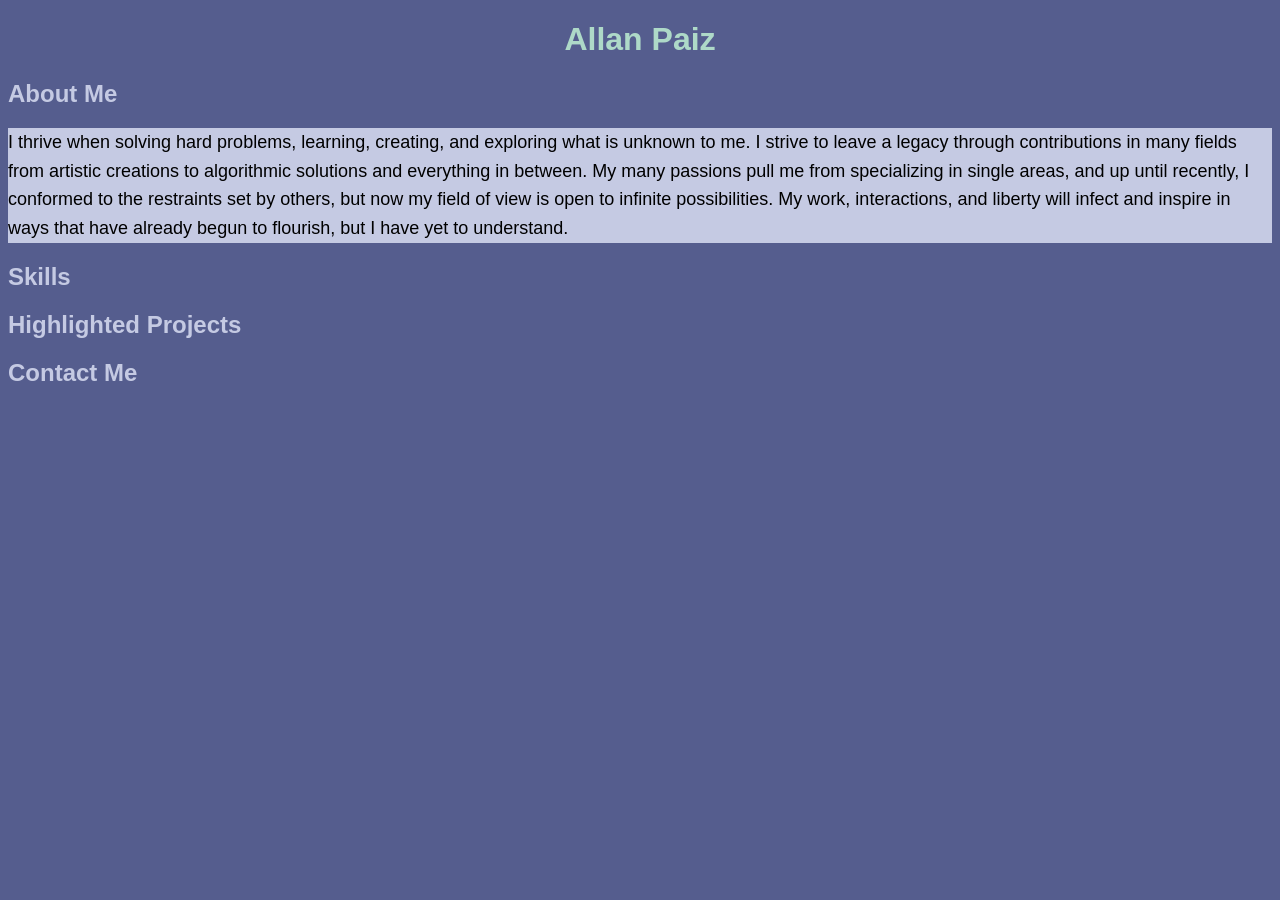
==== index.html @ 3e33f1e0 "css update" ====
<!DOCTYPE html>
<html>
    <head>
        <title>CSCE 190: Allan Paiz</title>
		<link rel="stylesheet" href="styles.css">
    </head>
    <body>
        <h1>Allan Paiz</h1>
		<div class="about">
			<h2>About Me</h2>
			<p>I thrive when solving hard problems, learning, creating, and exploring what is unknown to me. I strive to leave a legacy through contributions in many fields from artistic creations to algorithmic solutions and everything in between. My many passions pull me from specializing in single areas, and up until recently, I conformed to the restraints set by others, but now my field of view is open to infinite possibilities. My work, interactions, and liberty will infect and inspire in ways that have already begun to flourish, but I have yet to understand.</p>
		</div>
		<div class="skills">
			<h2>Skills</h2>
		</div>
		<div class="projects">
			<h2>Highlighted Projects</h2>
		</div>
		<div class="contact">
			<h2>Contact Me<h2>
		</div>
	</body>
</html>
---- styles.css ----
body {
	background: #555D8E;
	font-family: Arial, Helvetica, sans-serif;
}
h1 {
	color: #AED9C8;
	text-align: center;
}
h2 {
	color: #C5CAE3;
}
p {
	background-color: #C5CAE3;
	font-size: 18px;
	line-height: 1.6;
	margin: 20px 0;
}
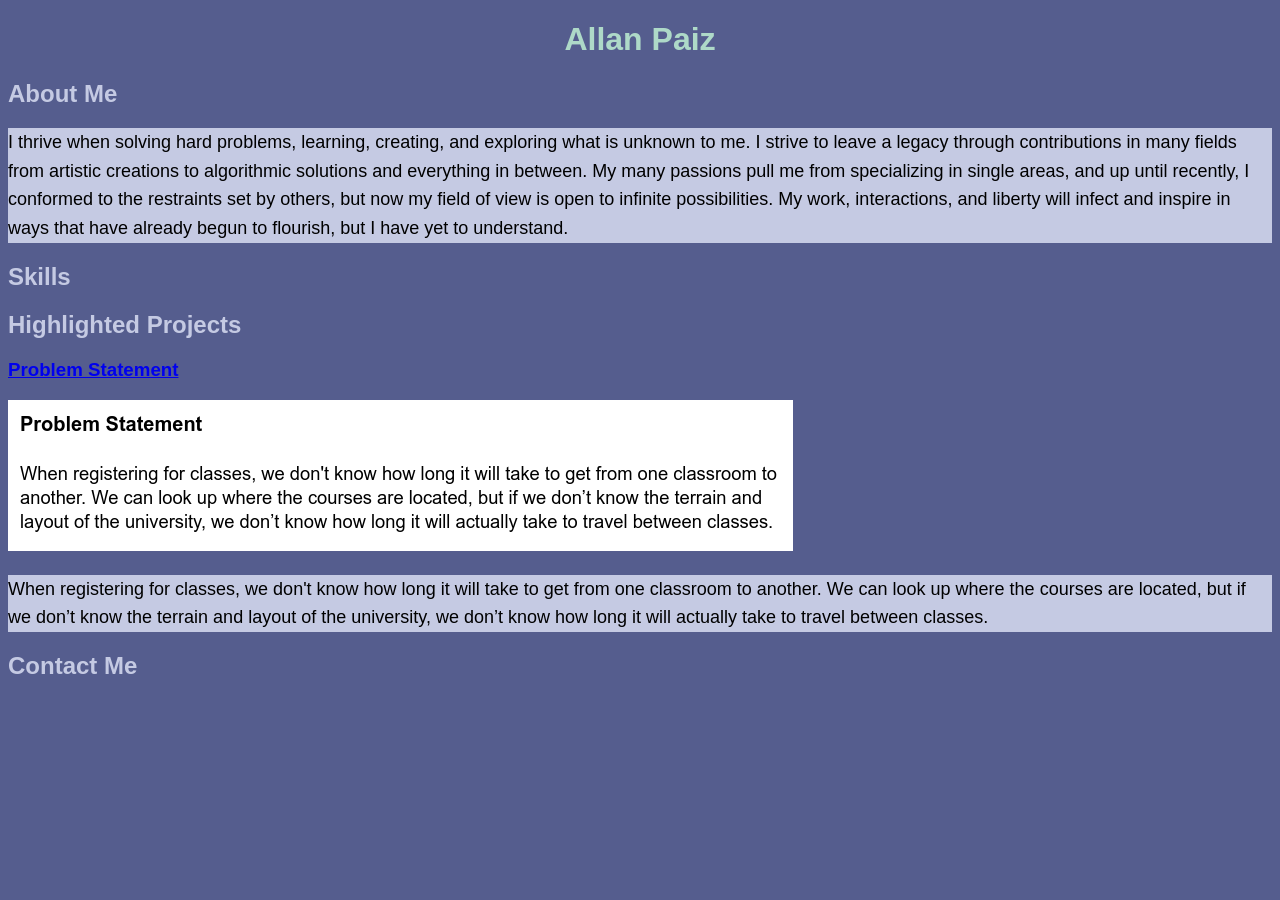
==== commit ef542614: "pm2 assignment" ====
--- a/index.html
+++ b/index.html
@@ -15,6 +15,12 @@
 		</div>
 		<div class="projects">
 			<h2>Highlighted Projects</h2>
+        <!-- Problem Statement Assignment-->
+            <section class="project">
+                <a href="files/problem_statement.pdf"><h3>Problem Statement</h3></a>   
+                <a href="files/problem_statement.pdf"><img src="images/p_statement.png"></a>   
+                <p> When registering for classes, we don't know how long it will take to get from one classroom to another. We can look up where the courses are located, but if we don’t know the terrain and layout of the university, we don’t know how long it will actually take to travel between classes. </p>
+            </section>
 		</div>
 		<div class="contact">
 			<h2>Contact Me<h2>
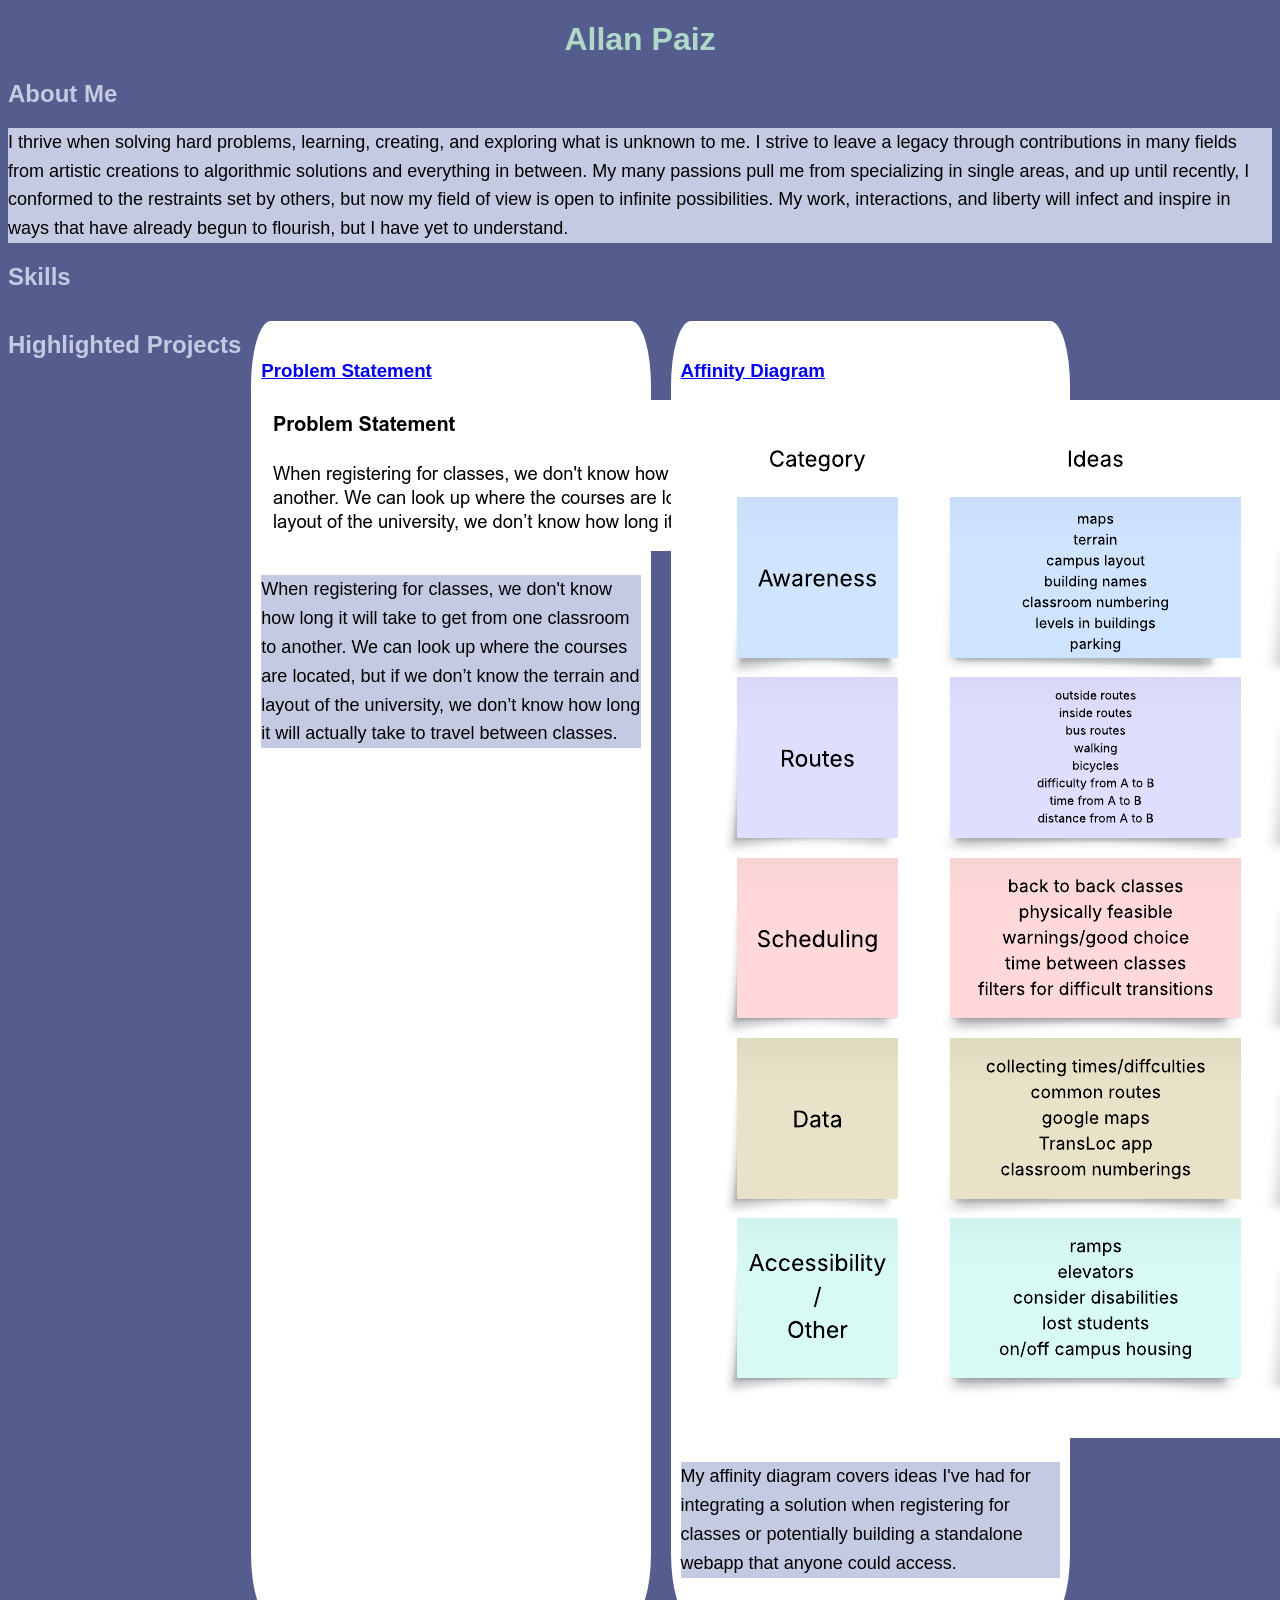
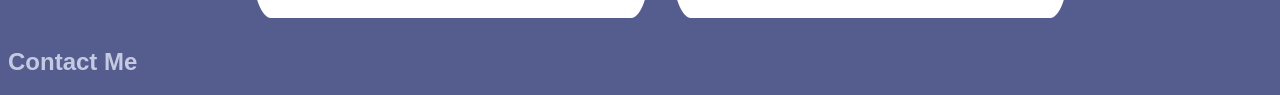
==== commit 9e5cf2be: "project management 3" ====
--- a/index.html
+++ b/index.html
@@ -21,6 +21,16 @@
                 <a href="files/problem_statement.pdf"><img src="images/p_statement.png"></a>   
                 <p> When registering for classes, we don't know how long it will take to get from one classroom to another. We can look up where the courses are located, but if we don’t know the terrain and layout of the university, we don’t know how long it will actually take to travel between classes. </p>
             </section>
+		<!-- Problem Statement Assignment-->
+            <section class="project">
+                <a href="files/affinity.pdf">
+					<h3>Affinity Diagram</h3>
+				</a>   
+                <a href="files/affinity.pdf">
+					<img src="images/affinity.png">
+				</a>   
+                <p> My affinity diagram covers ideas I've had for integrating a solution when registering for classes or potentially building a standalone webapp that anyone could access. </p>
+            </section>
 		</div>
 		<div class="contact">
 			<h2>Contact Me<h2>
--- a/styles.css
+++ b/styles.css
@@ -15,3 +15,15 @@
 	line-height: 1.6;
 	margin: 20px 0;
 }
+
+.projects {
+	display:flex;
+	flex-wrap:wrap;
+}
+.project {
+	width: 30%;
+	margin: 10px;
+	padding: 20px 10px;
+	background: white;
+	border-radius: 5%;
+}
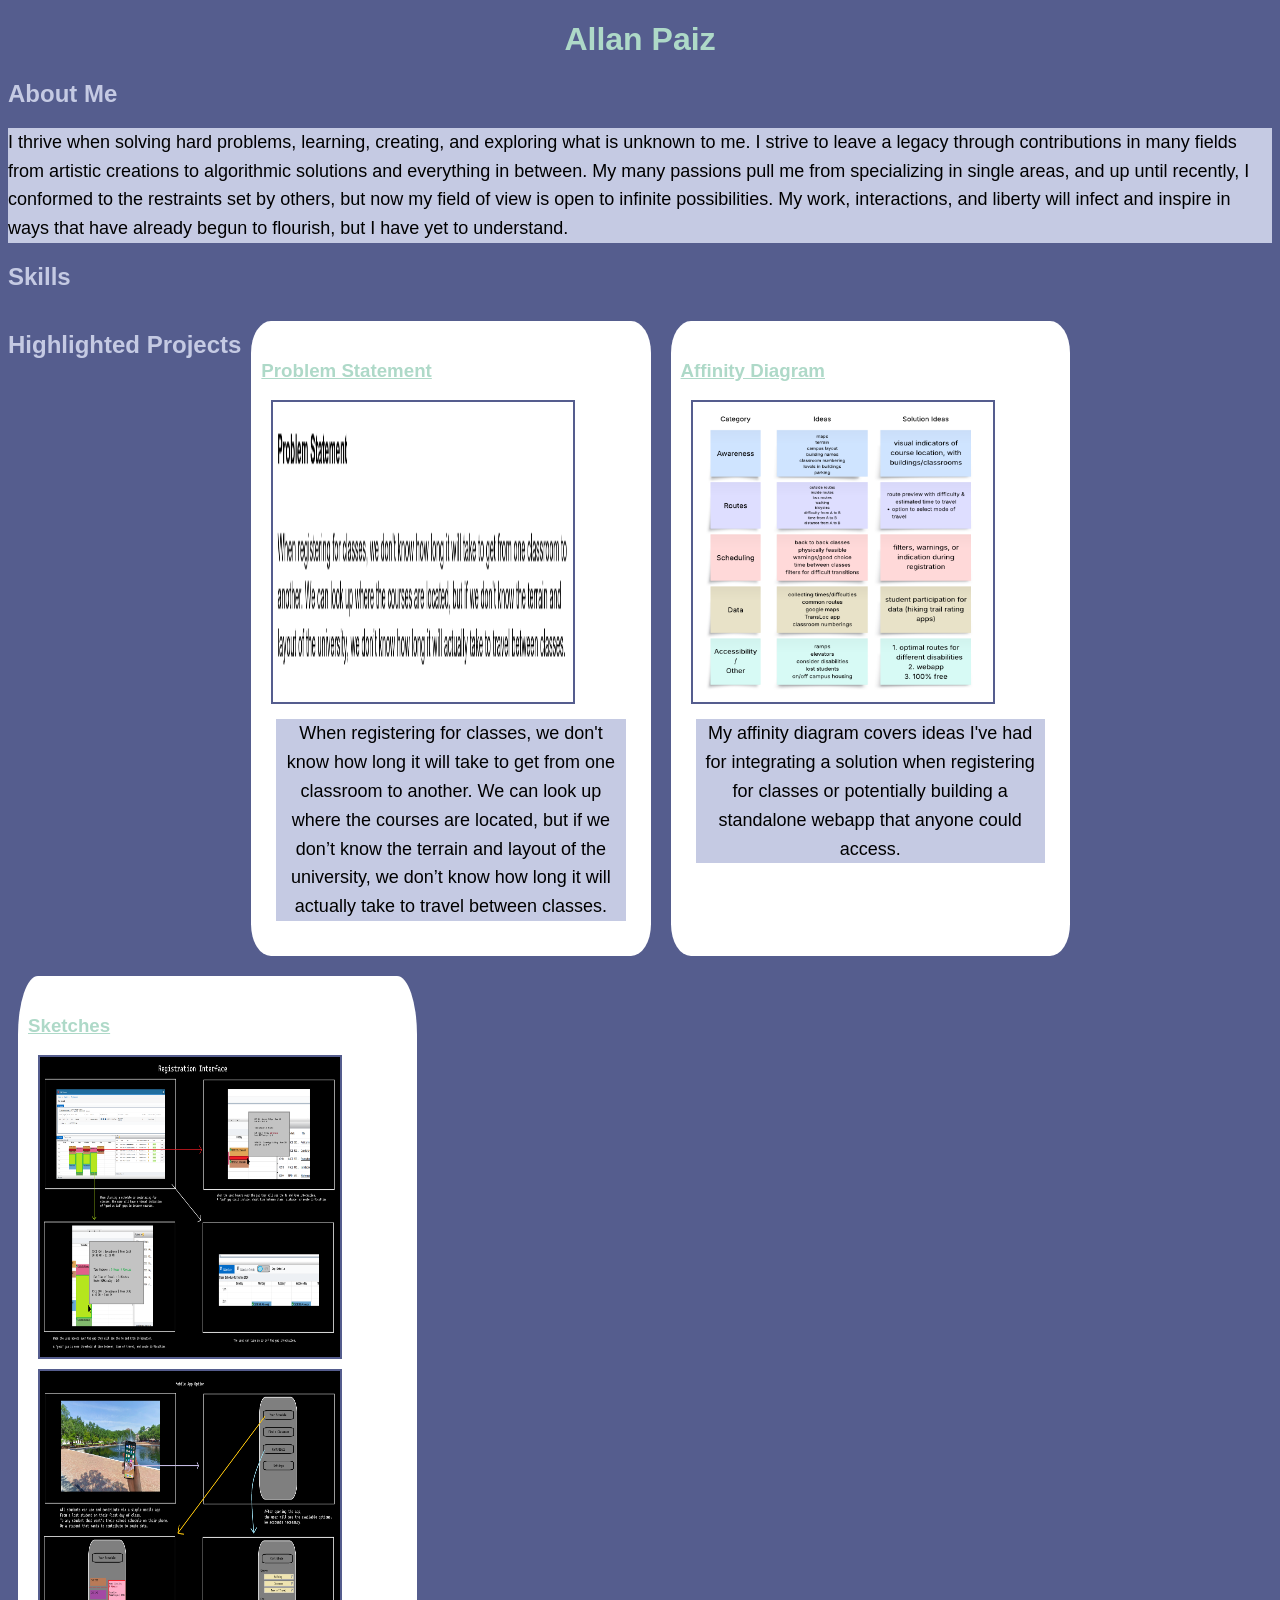
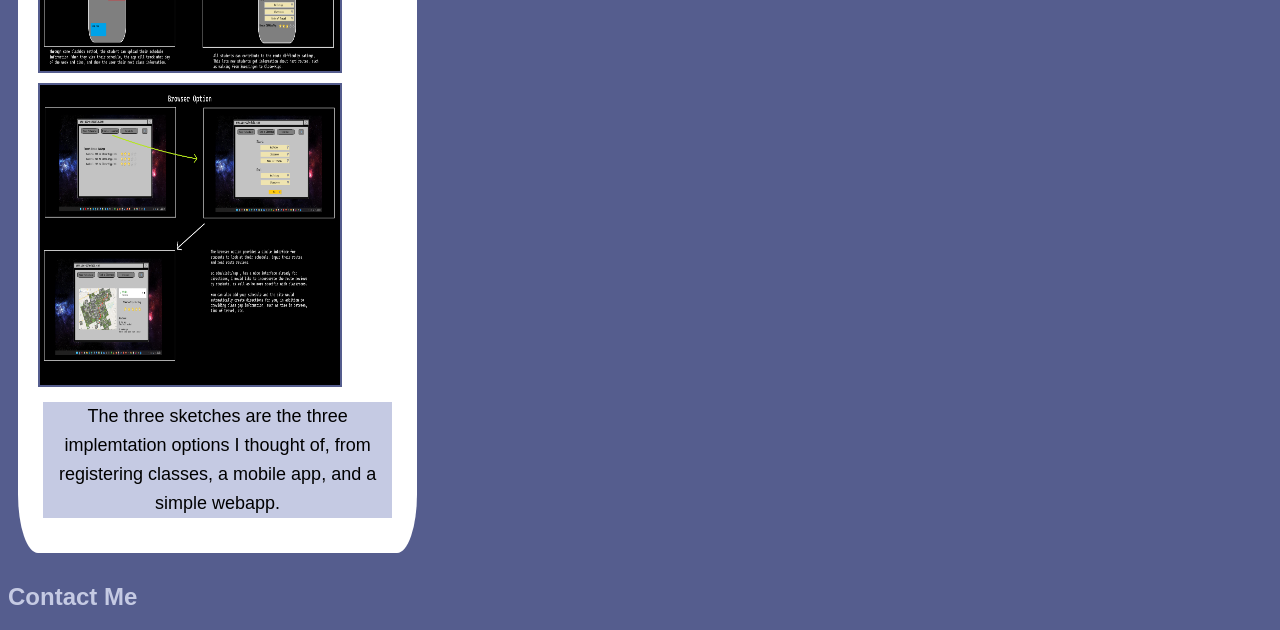
==== commit 92060c7f: "sketches assignment" ====
--- a/index.html
+++ b/index.html
@@ -31,6 +31,18 @@
 				</a>   
                 <p> My affinity diagram covers ideas I've had for integrating a solution when registering for classes or potentially building a standalone webapp that anyone could access. </p>
             </section>
+		<!-- Sketches Assignment-->
+            <section class="project">
+                <a href="files/sketches.pdf">
+					<h3>Sketches</h3>
+				</a>   
+                <a href="files/sketches.pdf">
+					<img src="images/sketch_1.png">
+					<img src="images/sketch_2.png">
+					<img src="images/sketch_3.png">
+				</a>   
+                <p> The three sketches are the three implemtation options I thought of, from registering classes, a mobile app, and a simple webapp. </p>
+            </section>
 		</div>
 		<div class="contact">
 			<h2>Contact Me<h2>
--- a/styles.css
+++ b/styles.css
@@ -27,3 +27,18 @@
 	background: white;
 	border-radius: 5%;
 }
+.project img {
+	width: 300px;
+	height: 300px;
+	margin: 10px;
+	border: 2px solid #555D8E;
+	display: block;
+}
+.project p {
+	text-align: center;
+	margin: 15px;
+}
+
+a {
+	color: #AED9C8;
+}
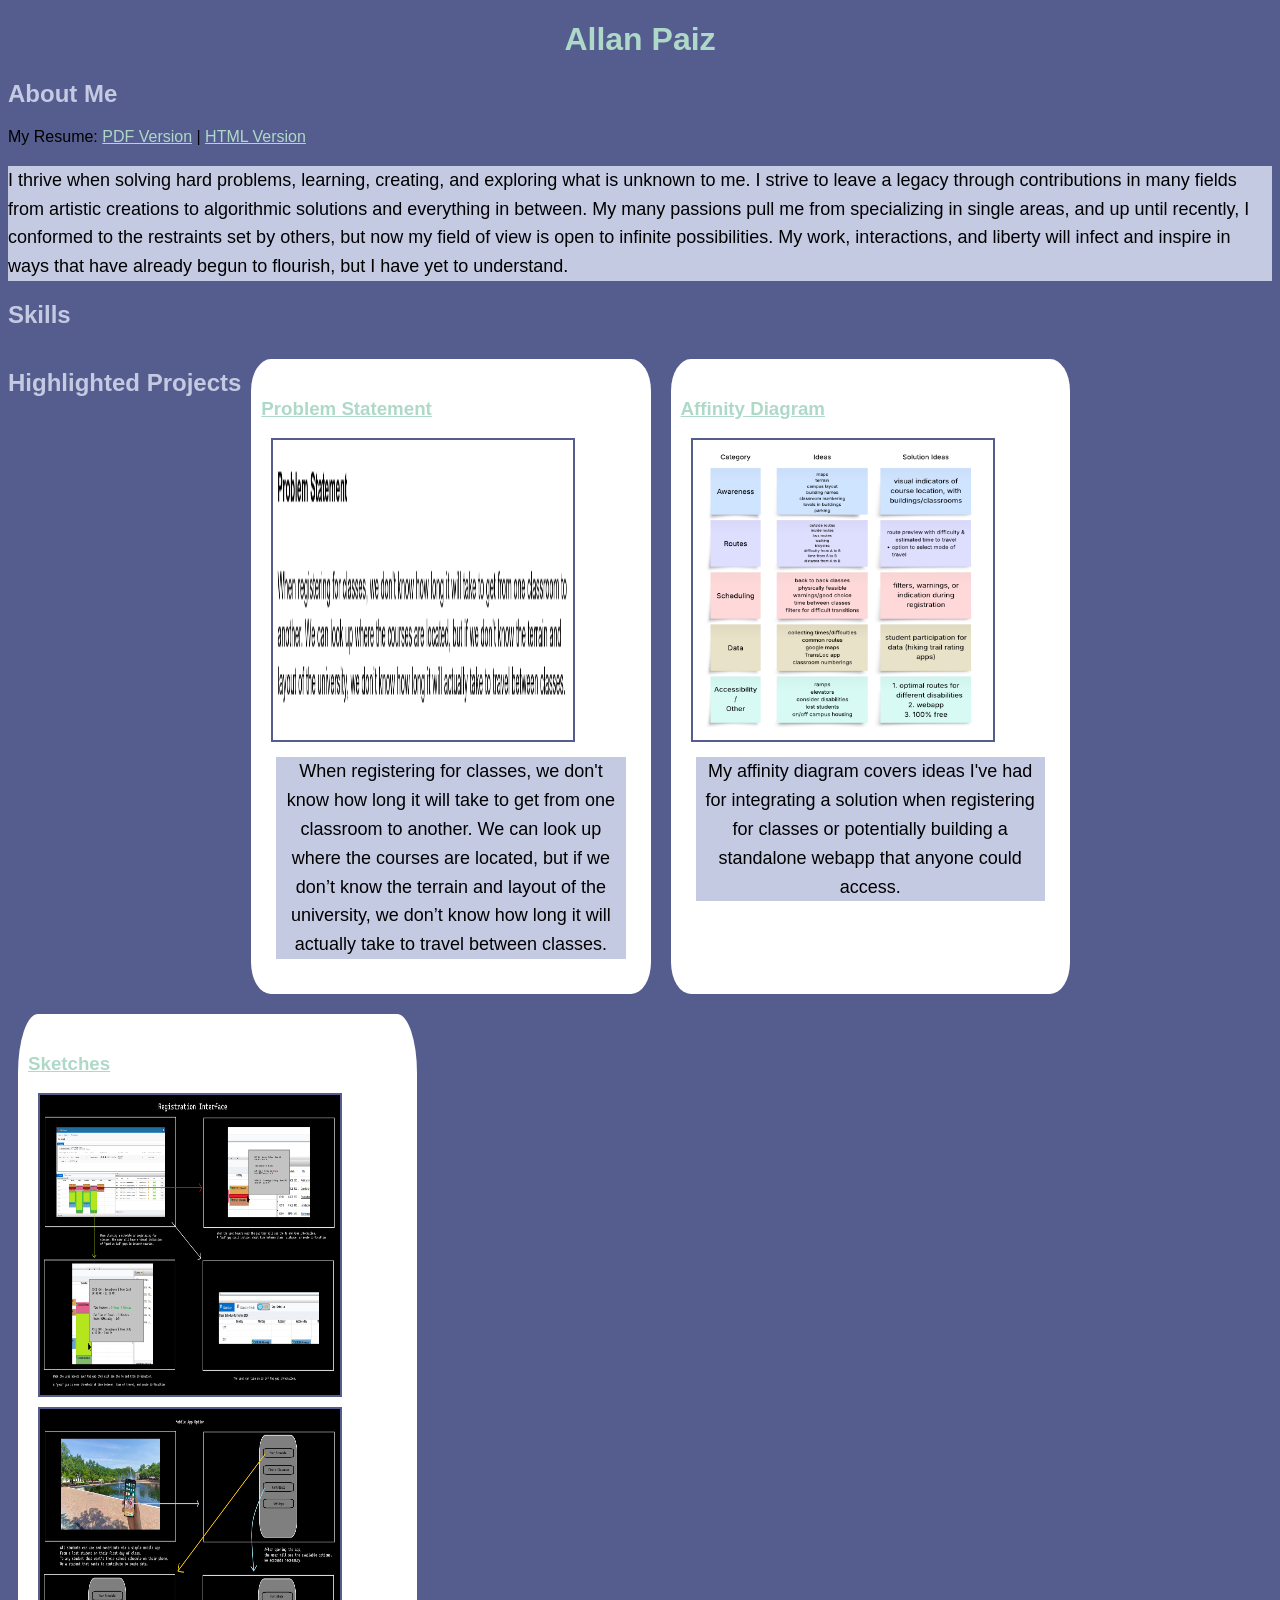
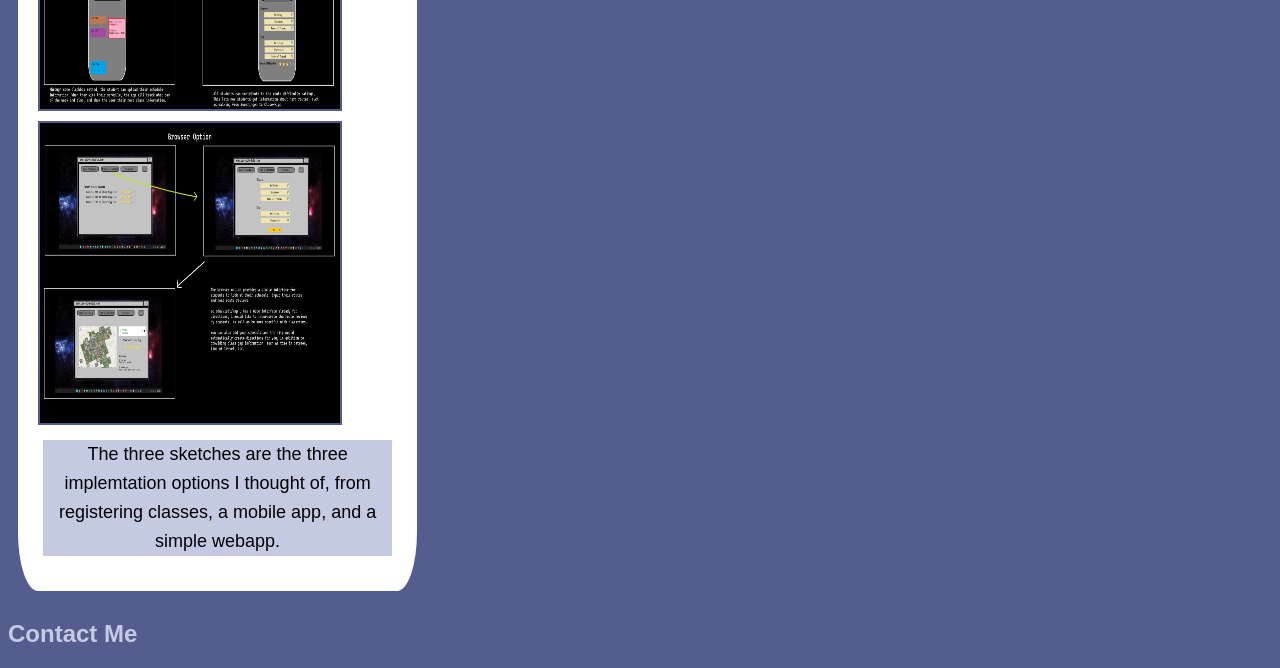
==== commit bc84d83d: "Portfolio 4" ====
--- a/index.html
+++ b/index.html
@@ -8,6 +8,7 @@
         <h1>Allan Paiz</h1>
 		<div class="about">
 			<h2>About Me</h2>
+			<span> My Resume: <a href="files/resume.pdf">PDF Version</a> | <a href="resume.html">HTML Version</a></span>
 			<p>I thrive when solving hard problems, learning, creating, and exploring what is unknown to me. I strive to leave a legacy through contributions in many fields from artistic creations to algorithmic solutions and everything in between. My many passions pull me from specializing in single areas, and up until recently, I conformed to the restraints set by others, but now my field of view is open to infinite possibilities. My work, interactions, and liberty will infect and inspire in ways that have already begun to flourish, but I have yet to understand.</p>
 		</div>
 		<div class="skills">
@@ -38,7 +39,11 @@
 				</a>   
                 <a href="files/sketches.pdf">
 					<img src="images/sketch_1.png">
+				</a> 
+				<a href="files/sketches.pdf">
 					<img src="images/sketch_2.png">
+				</a>   
+				<a href="files/sketches.pdf">
 					<img src="images/sketch_3.png">
 				</a>   
                 <p> The three sketches are the three implemtation options I thought of, from registering classes, a mobile app, and a simple webapp. </p>
--- a/styles.css
+++ b/styles.css
@@ -27,6 +27,10 @@
 	background: white;
 	border-radius: 5%;
 }
+.project p {
+	text-align: center;
+	margin: 15px;
+}
 .project img {
 	width: 300px;
 	height: 300px;
@@ -34,11 +38,6 @@
 	border: 2px solid #555D8E;
 	display: block;
 }
-.project p {
-	text-align: center;
-	margin: 15px;
-}
-
 a {
 	color: #AED9C8;
 }
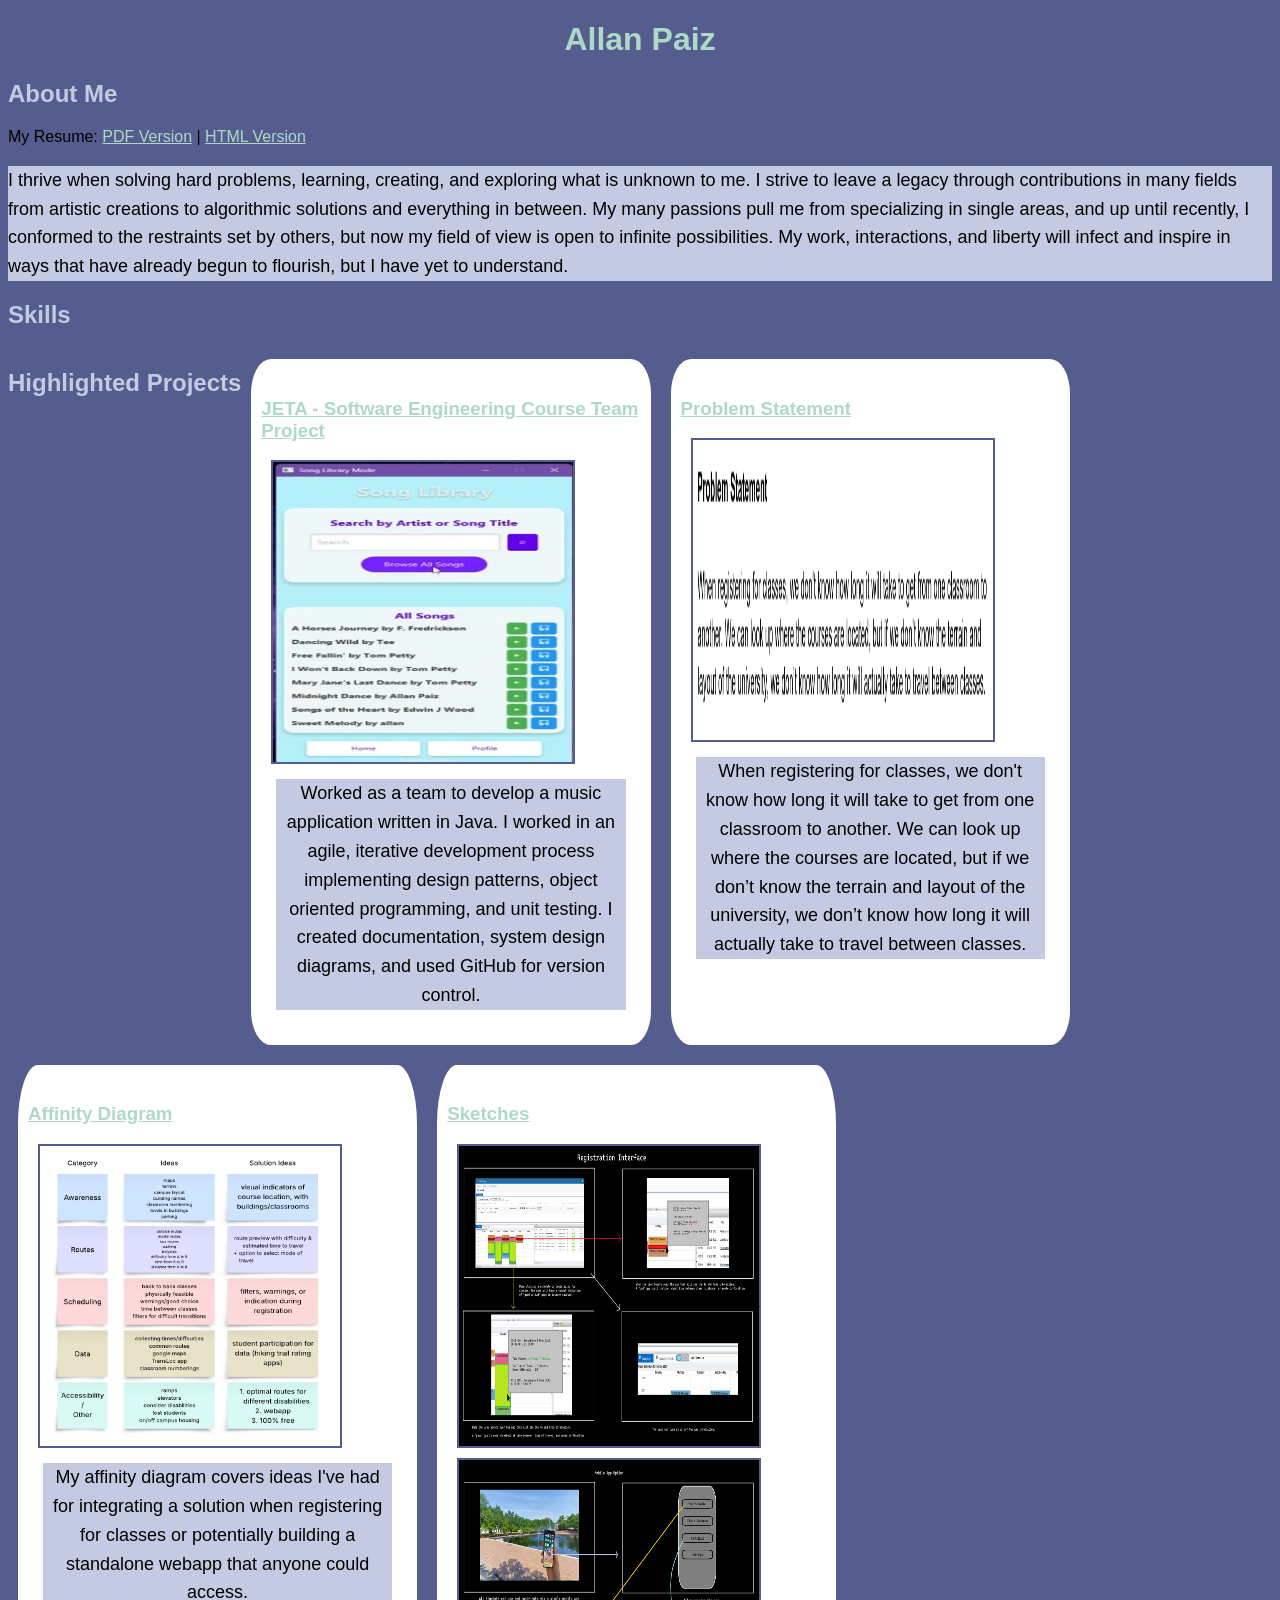
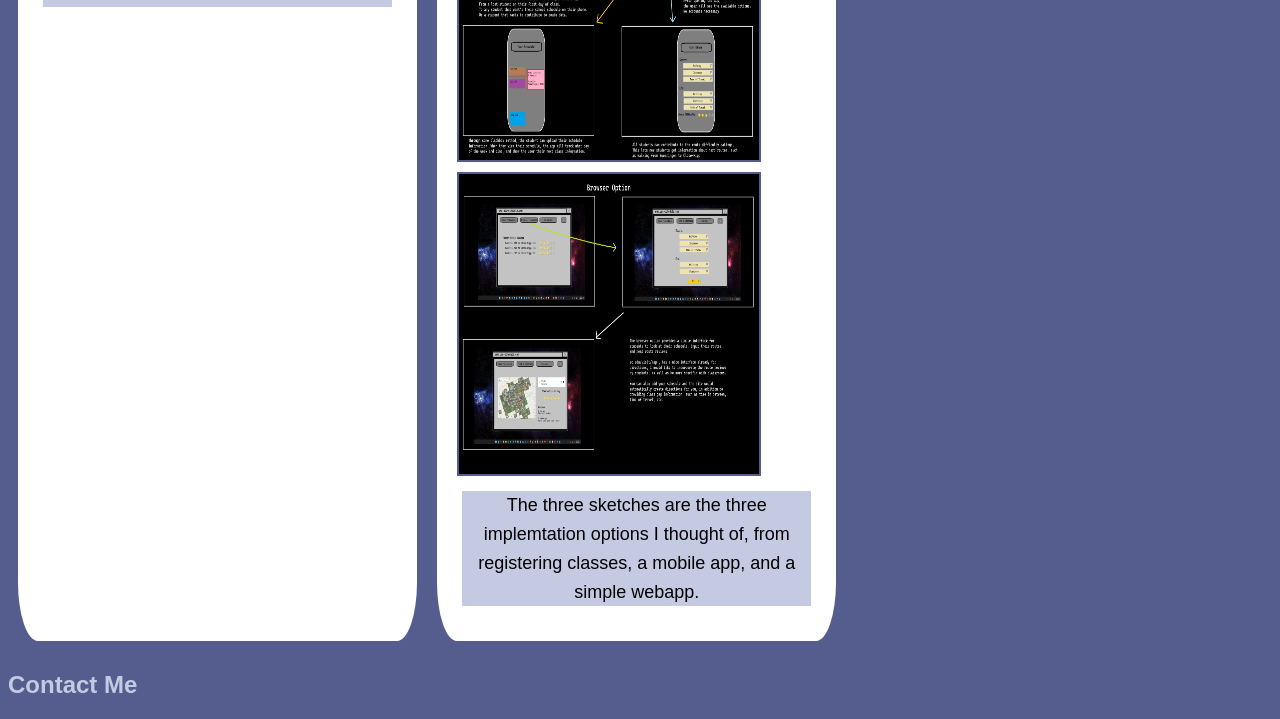
==== commit d9f0457f: "Portfolio 5" ====
--- a/index.html
+++ b/index.html
@@ -16,6 +16,16 @@
 		</div>
 		<div class="projects">
 			<h2>Highlighted Projects</h2>
+		<!-- Programming Projects -->
+			<section class="project">
+				<a href="https://github.com/allanpaiz/JETA">
+					<h3>JETA - Software Engineering Course Team Project</h3>
+				</a>
+				<a href="https://github.com/allanpaiz/JETA">
+					<img src="images/tuneup.jpg" alt="JETA Logo">
+				</a>
+				<p> Worked as a team to develop a music application written in Java. I worked in an agile, iterative development process implementing design patterns, object oriented programming, and unit testing. I created documentation, system design diagrams, and used GitHub for version control.  </p>
+			</section>
         <!-- Problem Statement Assignment-->
             <section class="project">
                 <a href="files/problem_statement.pdf"><h3>Problem Statement</h3></a>   
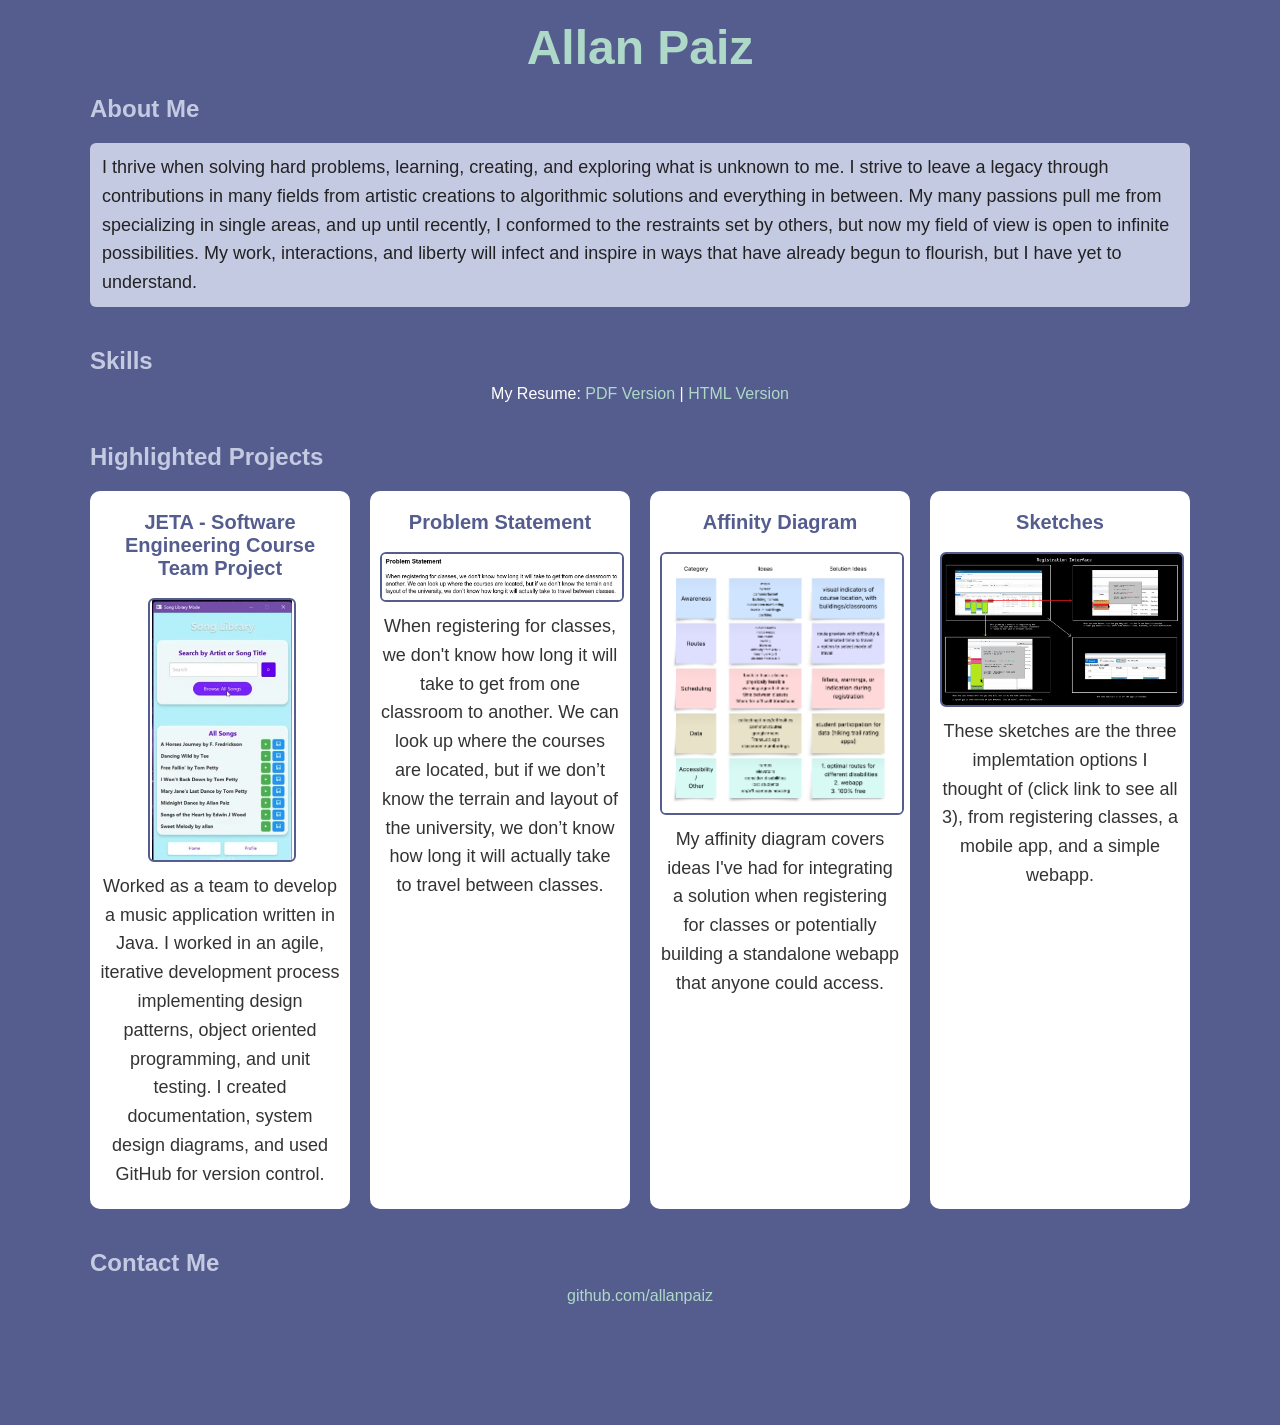
==== commit 4c43200e: "Final Website" ====
--- a/index.html
+++ b/index.html
@@ -2,65 +2,98 @@
 <html>
     <head>
         <title>CSCE 190: Allan Paiz</title>
-		<link rel="stylesheet" href="styles.css">
+        <link rel="stylesheet" href="styles.css">
     </head>
     <body>
         <h1>Allan Paiz</h1>
-		<div class="about">
-			<h2>About Me</h2>
-			<span> My Resume: <a href="files/resume.pdf">PDF Version</a> | <a href="resume.html">HTML Version</a></span>
-			<p>I thrive when solving hard problems, learning, creating, and exploring what is unknown to me. I strive to leave a legacy through contributions in many fields from artistic creations to algorithmic solutions and everything in between. My many passions pull me from specializing in single areas, and up until recently, I conformed to the restraints set by others, but now my field of view is open to infinite possibilities. My work, interactions, and liberty will infect and inspire in ways that have already begun to flourish, but I have yet to understand.</p>
-		</div>
-		<div class="skills">
-			<h2>Skills</h2>
-		</div>
-		<div class="projects">
-			<h2>Highlighted Projects</h2>
-		<!-- Programming Projects -->
-			<section class="project">
-				<a href="https://github.com/allanpaiz/JETA">
-					<h3>JETA - Software Engineering Course Team Project</h3>
-				</a>
-				<a href="https://github.com/allanpaiz/JETA">
-					<img src="images/tuneup.jpg" alt="JETA Logo">
-				</a>
-				<p> Worked as a team to develop a music application written in Java. I worked in an agile, iterative development process implementing design patterns, object oriented programming, and unit testing. I created documentation, system design diagrams, and used GitHub for version control.  </p>
-			</section>
-        <!-- Problem Statement Assignment-->
-            <section class="project">
-                <a href="files/problem_statement.pdf"><h3>Problem Statement</h3></a>   
-                <a href="files/problem_statement.pdf"><img src="images/p_statement.png"></a>   
-                <p> When registering for classes, we don't know how long it will take to get from one classroom to another. We can look up where the courses are located, but if we don’t know the terrain and layout of the university, we don’t know how long it will actually take to travel between classes. </p>
+        <main class="container">
+            <div class="about">
+                <h2>About Me</h2>
+                <p>
+                    I thrive when solving hard problems, learning, creating, and exploring what is unknown to me. I strive to leave a legacy through contributions in many fields from artistic creations to algorithmic solutions and everything in between. My many passions pull me from specializing in single areas, and up until recently, I conformed to the restraints set by others, but now my field of view is open to infinite possibilities. My work, interactions, and liberty will infect and inspire in ways that have already begun to flourish, but I have yet to understand.
+                </p>
+            </div>
+
+            <section class="skills" id="skills">
+                <h2>Skills</h2>
+				<div class="resume-links">
+                    My Resume:
+                    <a href="files/resume.pdf">PDF Version</a> |
+                    <a href="resume.html">HTML Version</a>
+                </div>
             </section>
-		<!-- Problem Statement Assignment-->
-            <section class="project">
-                <a href="files/affinity.pdf">
-					<h3>Affinity Diagram</h3>
-				</a>   
-                <a href="files/affinity.pdf">
-					<img src="images/affinity.png">
-				</a>   
-                <p> My affinity diagram covers ideas I've had for integrating a solution when registering for classes or potentially building a standalone webapp that anyone could access. </p>
-            </section>
-		<!-- Sketches Assignment-->
-            <section class="project">
-                <a href="files/sketches.pdf">
-					<h3>Sketches</h3>
-				</a>   
-                <a href="files/sketches.pdf">
-					<img src="images/sketch_1.png">
-				</a> 
-				<a href="files/sketches.pdf">
-					<img src="images/sketch_2.png">
-				</a>   
-				<a href="files/sketches.pdf">
-					<img src="images/sketch_3.png">
-				</a>   
-                <p> The three sketches are the three implemtation options I thought of, from registering classes, a mobile app, and a simple webapp. </p>
-            </section>
-		</div>
-		<div class="contact">
-			<h2>Contact Me<h2>
-		</div>
-	</body>
+
+            <div class="projects">
+                <h2>Highlighted Projects</h2>
+
+                <div class="projects-grid">
+                    <!-- Programming Projects -->
+                    <section class="project">
+                        <a href="https://github.com/allanpaiz/JETA">
+                            <h3>JETA - Software Engineering Course Team Project</h3>
+                        </a>
+                        <a href="https://github.com/allanpaiz/JETA">
+                            <img src="images/tuneup.jpg" alt="JETA Logo">
+                        </a>
+                        <p>
+                            Worked as a team to develop a music application written in Java. I worked in an agile, iterative development process implementing design patterns, object oriented programming, and unit testing. I created documentation, system design diagrams, and used GitHub for version control.
+                        </p>
+                    </section>
+
+                    <!-- Problem Statement Assignment-->
+                    <section class="project">
+                        <a href="files/problem_statement.pdf">
+                            <h3>Problem Statement</h3>
+                        </a>
+                        <a href="files/problem_statement.pdf">
+                            <img src="images/p_statement.png" alt="Problem Statement Thumbnail">
+                        </a>
+                        <p>
+                            When registering for classes, we don't know how long it will take to get from one classroom to another. We can look up where the courses are located, but if we don’t know the terrain and layout of the university, we don’t know how long it will actually take to travel between classes.
+                        </p>
+                    </section>
+
+                    <!-- Affinity Diagram Assignment-->
+                    <section class="project">
+                        <a href="files/affinity.pdf">
+                            <h3>Affinity Diagram</h3>
+                        </a>
+                        <a href="files/affinity.pdf">
+                            <img src="images/affinity.png" alt="Affinity Diagram Thumbnail">
+                        </a>
+                        <p>
+                            My affinity diagram covers ideas I've had for integrating a solution when registering for classes or potentially building a standalone webapp that anyone could access.
+                        </p>
+                    </section>
+
+                    <!-- Sketches Assignment-->
+                    <section class="project">
+                        <a href="files/sketches.pdf">
+                            <h3>Sketches</h3>
+                        </a>
+                        <a href="files/sketches.pdf">
+                            <img src="images/sketch_1.png" alt="Sketch 1">
+                        </a>
+                        <!-- <a href="files/sketches.pdf">
+                            <img src="images/sketch_2.png" alt="Sketch 2">
+                        </a>
+                        <a href="files/sketches.pdf">
+                            <img src="images/sketch_3.png" alt="Sketch 3">
+                        </a> -->
+                        <p>
+                            These sketches are the three implemtation options I thought of (click link to see all 3), from registering classes, a mobile app, and a simple webapp.
+                        </p>
+                    </section>
+                </div>
+            </div>
+
+            <div class="contact">
+                <h2>Contact Me</h2>
+                <!-- Contact Details-->
+				<div style="text-align: center;">
+					<a href="https://github.com/allanpaiz">github.com/allanpaiz</a>
+				</div>
+            </div>
+        </main>
+    </body>
 </html>
--- a/styles.css
+++ b/styles.css
@@ -1,43 +1,126 @@
 body {
-	background: #555D8E;
-	font-family: Arial, Helvetica, sans-serif;
+    margin: 0;
+    background: #555D8E;
+    font-family: Arial, Helvetica, sans-serif;
+    color: #ffffff;
 }
+
 h1 {
-	color: #AED9C8;
-	text-align: center;
+    color: #AED9C8;
+    text-align: center;
+    margin: 20px 0 10px 0;
+    font-size: 48px;
 }
+
+.container {
+    max-width: 1100px;
+    margin: 0 auto 40px auto;
+    padding: 0 20px 40px 20px;
+}
+
+.about,
+.skills,
+.projects,
+.contact {
+    margin-bottom: 40px;
+}
+
 h2 {
-	color: #C5CAE3;
+    color: #C5CAE3;
+    margin-bottom: 10px;
 }
+
 p {
-	background-color: #C5CAE3;
-	font-size: 18px;
-	line-height: 1.6;
-	margin: 20px 0;
+    background-color: #C5CAE3;
+    color: #222;
+    font-size: 18px;
+    line-height: 1.6;
+    margin: 20px 0;
+    padding: 10px 12px;
+    border-radius: 6px;
+}
+
+.resume-links {
+    text-align: center;
+    margin-top: 8px;
+    font-size: 16px;
+}
+
+a {
+    color: #AED9C8;
+    text-decoration: none;
+}
+
+a:hover {
+    text-decoration: underline;
+}
+
+.skills ul {
+    margin: 10px 0 0 0;
+    padding-left: 20px;
+    font-size: 16px;
+}
+
+.skills li {
+    margin-bottom: 6px;
 }
 
 .projects {
-	display:flex;
-	flex-wrap:wrap;
+    margin-bottom: 40px;
 }
+
+.projects h2 {
+    margin-bottom: 20px;
+}
+
+.projects-grid {
+    display: flex;
+    flex-wrap: wrap;
+    gap: 20px;
+}
+
 .project {
-	width: 30%;
-	margin: 10px;
-	padding: 20px 10px;
-	background: white;
-	border-radius: 5%;
+    background: #ffffff;
+    border-radius: 10px;
+    padding: 20px 10px 20px 10px;
+    box-sizing: border-box;
+    flex: 1 1 250px;
+    max-width: 350px;
+    display: flex;
+    flex-direction: column;
+    align-items: center;
 }
+
+.project h3 {
+    color: #555D8E;
+    font-size: 20px;
+    text-align: center;
+    margin: 0 0 10px 0;
+}
+
 .project p {
-	text-align: center;
-	margin: 15px;
+    background: transparent;
+    color: #333;
+    margin: 10px 0 0 0;
+    padding: 0;
+    text-align: center;
 }
+
 .project img {
-	width: 300px;
-	height: 300px;
-	margin: 10px;
-	border: 2px solid #555D8E;
-	display: block;
+    width: 100%;
+    height: auto;
+    max-height: 260px;
+    object-fit: contain;
+    margin-top: 10px;
+    border: 2px solid #555D8E;
+    border-radius: 6px;
+    display: block;
 }
-a {
-	color: #AED9C8;
+
+.project a + a img {
+    margin-top: 8px;
 }
+
+.contact {
+    text-align: left;
+}
